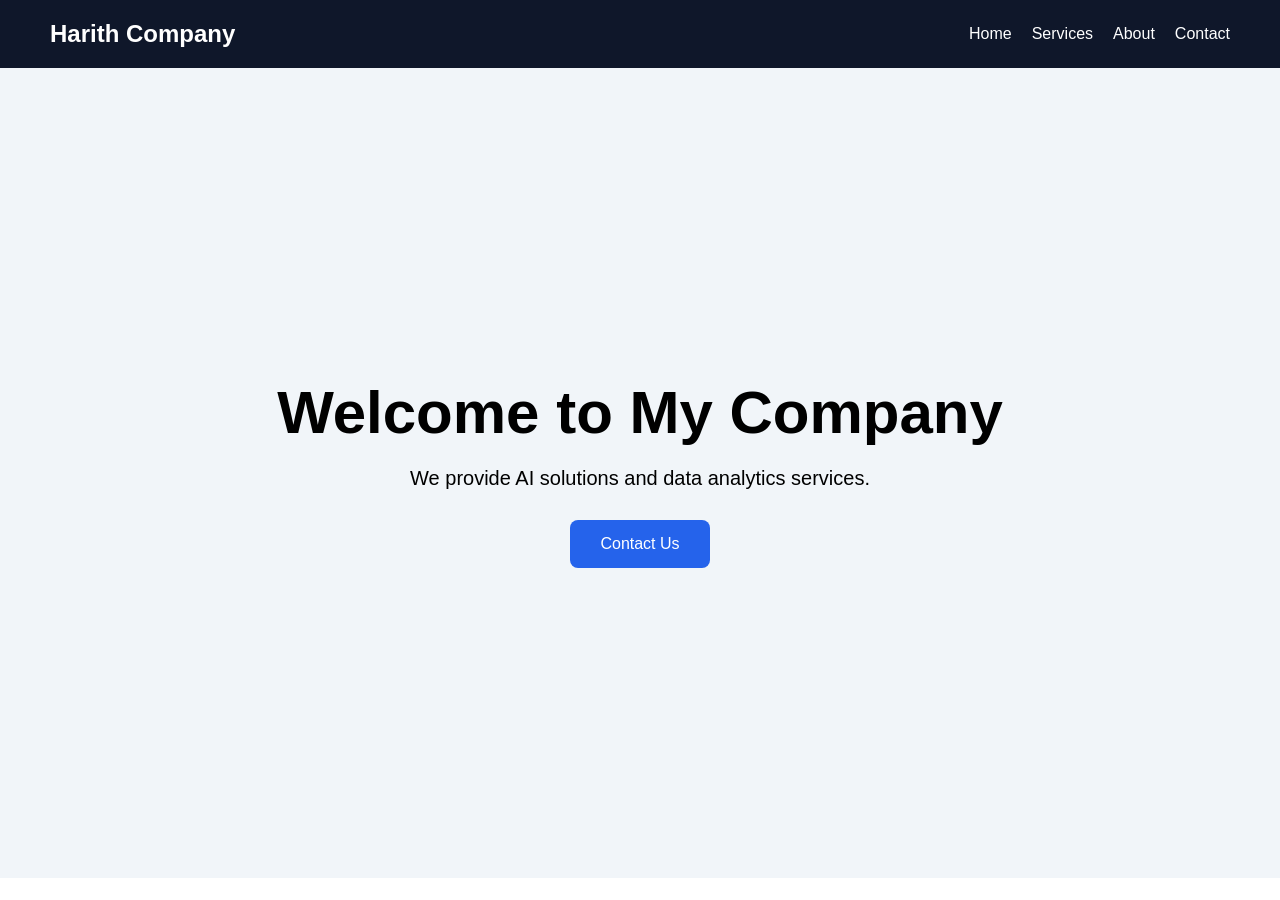
==== index.html @ 676f8fb5 "Rename Index.html to index.html" ====
<!DOCTYPE html>
<html lang="en">
<head>
    <meta charset="UTF-8">
    <meta name="viewport" content="width=device-width, initial-scale=1.0">
    <title>Harith Company</title>

    <link rel="stylesheet" href="style.css">
</head>
<body>

    <nav>
        <h2>Harith Company</h2>

        <ul>
            <li><a href="#">Home</a></li>
            <li><a href="#">Services</a></li>
            <li><a href="#">About</a></li>
            <li><a href="#">Contact</a></li>
        </ul>
    </nav>

    <section class="hero">

        <h1>Welcome to My Company</h1>

        <p>
            We provide AI solutions and data analytics services.
        </p>

        <button>
            Contact Us
        </button>

    </section>

</body>
</html>
---- style.css ----
*{
    margin:0;
    padding:0;
    box-sizing:border-box;
}

body{
    font-family:Arial, sans-serif;
}

nav{
    display:flex;
    justify-content:space-between;
    align-items:center;
    padding:20px 50px;
    background:#0f172a;
    color:white;
}

nav ul{
    display:flex;
    list-style:none;
    gap:20px;
}

nav a{
    color:white;
    text-decoration:none;
}

.hero{
    height:90vh;
    display:flex;
    flex-direction:column;
    justify-content:center;
    align-items:center;
    text-align:center;
    background:#f1f5f9;
}

.hero h1{
    font-size:60px;
    margin-bottom:20px;
}

.hero p{
    font-size:20px;
    margin-bottom:30px;
}

button{
    padding:15px 30px;
    border:none;
    background:#2563eb;
    color:white;
    border-radius:8px;
    cursor:pointer;
    font-size:16px;
}
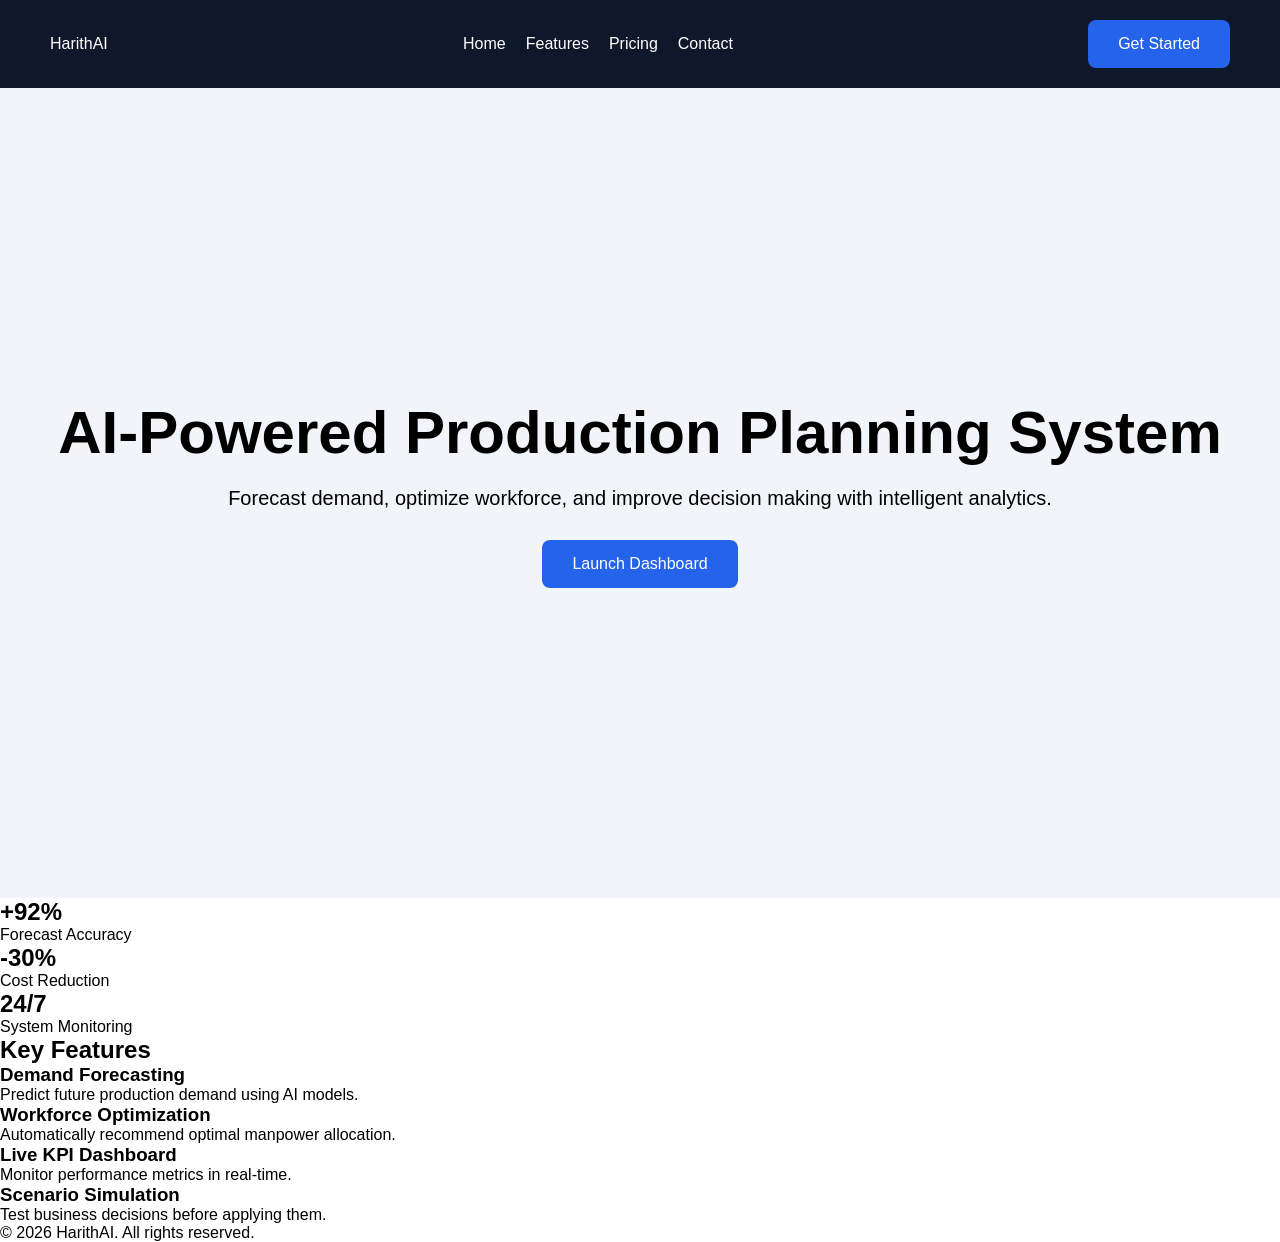
==== commit 1ce1f5d8: "Update index.html" ====
--- a/index.html
+++ b/index.html
@@ -1,38 +1,80 @@
 <!DOCTYPE html>
 <html lang="en">
 <head>
-    <meta charset="UTF-8">
-    <meta name="viewport" content="width=device-width, initial-scale=1.0">
-    <title>Harith Company</title>
+  <meta charset="UTF-8" />
+  <meta name="viewport" content="width=device-width, initial-scale=1.0"/>
+  <title>Harith AI System</title>
+  <link rel="stylesheet" href="style.css"/>
+</head>
 
-    <link rel="stylesheet" href="style.css">
-</head>
 <body>
 
-    <nav>
-        <h2>Harith Company</h2>
+  <!-- NAVBAR -->
+  <nav class="navbar">
+    <div class="logo">HarithAI</div>
+    <ul>
+      <li><a href="#">Home</a></li>
+      <li><a href="#">Features</a></li>
+      <li><a href="#">Pricing</a></li>
+      <li><a href="#">Contact</a></li>
+    </ul>
+    <button class="btn-small">Get Started</button>
+  </nav>
 
-        <ul>
-            <li><a href="#">Home</a></li>
-            <li><a href="#">Services</a></li>
-            <li><a href="#">About</a></li>
-            <li><a href="#">Contact</a></li>
-        </ul>
-    </nav>
+  <!-- HERO -->
+  <section class="hero">
+    <h1>AI-Powered Production Planning System</h1>
+    <p>Forecast demand, optimize workforce, and improve decision making with intelligent analytics.</p>
+    <button class="btn-primary">Launch Dashboard</button>
+  </section>
 
-    <section class="hero">
+  <!-- STATS -->
+  <section class="stats">
+    <div class="card">
+      <h2>+92%</h2>
+      <p>Forecast Accuracy</p>
+    </div>
+    <div class="card">
+      <h2>-30%</h2>
+      <p>Cost Reduction</p>
+    </div>
+    <div class="card">
+      <h2>24/7</h2>
+      <p>System Monitoring</p>
+    </div>
+  </section>
 
-        <h1>Welcome to My Company</h1>
+  <!-- FEATURES -->
+  <section class="features">
+    <h2>Key Features</h2>
 
-        <p>
-            We provide AI solutions and data analytics services.
-        </p>
+    <div class="grid">
+      <div class="feature-card">
+        <h3>Demand Forecasting</h3>
+        <p>Predict future production demand using AI models.</p>
+      </div>
 
-        <button>
-            Contact Us
-        </button>
+      <div class="feature-card">
+        <h3>Workforce Optimization</h3>
+        <p>Automatically recommend optimal manpower allocation.</p>
+      </div>
 
-    </section>
+      <div class="feature-card">
+        <h3>Live KPI Dashboard</h3>
+        <p>Monitor performance metrics in real-time.</p>
+      </div>
+
+      <div class="feature-card">
+        <h3>Scenario Simulation</h3>
+        <p>Test business decisions before applying them.</p>
+      </div>
+    </div>
+  </section>
+
+  <!-- FOOTER -->
+  <footer>
+    <p>© 2026 HarithAI. All rights reserved.</p>
+  </footer>
 
 </body>
 </html>
